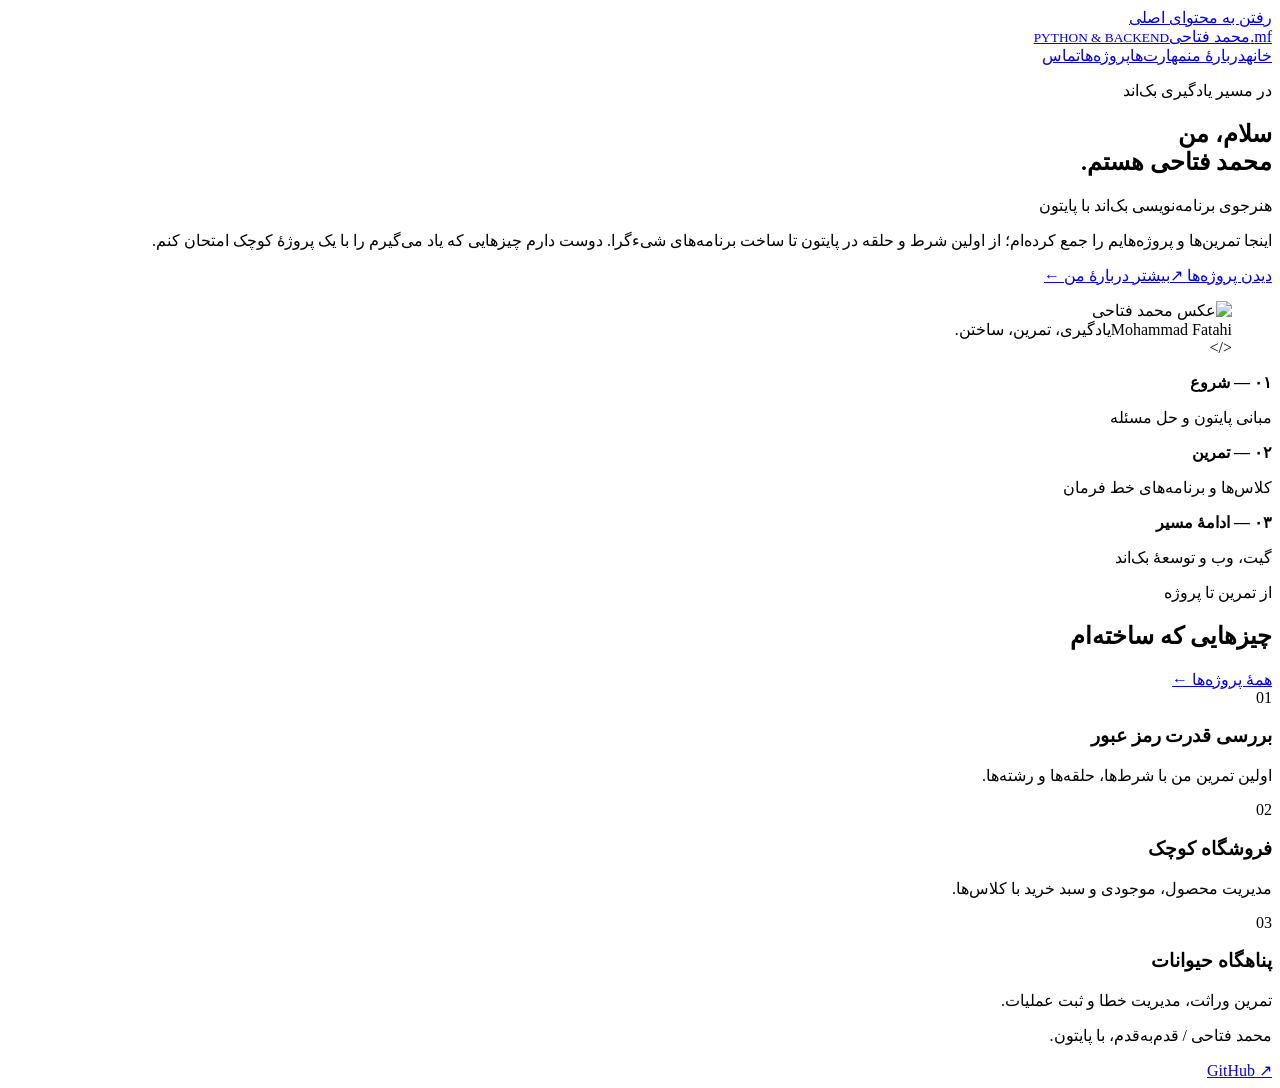
==== index.html @ 2cec0895 "Add portfolio pages and project descriptions" ====
<!DOCTYPE html>
<html lang="fa" dir="rtl">
<head>
  <meta charset="utf-8">
  <meta name="viewport" content="width=device-width, initial-scale=1">
  <meta name="description" content="وب‌سایت شخصی محمد فتاحی؛ مسیر یادگیری پایتون و برنامه‌نویسی بک‌اند، مهارت‌ها و پروژه‌های من.">
  <meta name="theme-color" content="#224c3f">
  <title>خانه | محمد فتاحی</title>
  <link rel="icon" href="images/favicon.svg" type="image/svg+xml">
  <link rel="stylesheet" href="css/style.css">
  <script src="js/script.js" defer></script>
</head>
<body>
  <a class="skip-link" href="#main">رفتن به محتوای اصلی</a>
  <header class="site-header">
    <div class="container header-inner">
      <a class="brand" href="index.html" aria-label="محمد فتاحی، صفحهٔ خانه"><span class="monogram" lang="en">mf.</span><span>محمد فتاحی<small lang="en">PYTHON &amp; BACKEND</small></span></a>
      <button class="menu-toggle" aria-expanded="false" aria-controls="navigation" hidden>منو <span aria-hidden="true">☰</span></button>
      <nav id="navigation" aria-label="منوی اصلی"><a href="index.html" aria-current="page">خانه</a><a href="about.html">دربارهٔ من</a><a href="skills.html">مهارت‌ها</a><a href="projects.html">پروژه‌ها</a><a href="contact.html">تماس</a></nav>
    </div>
  </header>
  <main id="main" class="container" tabindex="-1">
<section class="hero">
  <div class="hero-copy">
    <p class="eyebrow"><span class="status-dot"></span> در مسیر یادگیری بک‌اند</p>
    <h1>سلام، من<br><span>محمد فتاحی</span> هستم.</h1>
    <p class="lead">هنرجوی برنامه‌نویسی بک‌اند با پایتون</p>
    <p class="intro">اینجا تمرین‌ها و پروژه‌هایم را جمع کرده‌ام؛ از اولین شرط و حلقه در پایتون تا ساخت برنامه‌های شیءگرا. دوست دارم چیزهایی که یاد می‌گیرم را با یک پروژهٔ کوچک امتحان کنم.</p>
    <div class="actions"><a class="button" href="projects.html">دیدن پروژه‌ها <span aria-hidden="true">↗</span></a><a class="text-link" href="about.html">بیشتر دربارهٔ من ←</a></div>
  </div>
  <figure class="portrait"><div class="photo-frame"><img src="images/profile.jpg" alt="عکس محمد فتاحی" width="460" height="460" fetchpriority="high"></div><figcaption><span lang="en" dir="ltr">Mohammad Fatahi</span><span class="caption-note">یادگیری، تمرین، ساختن.</span></figcaption><span class="portrait-mark" aria-hidden="true">&lt;/&gt;</span></figure>
</section>
<section class="home-strip" aria-label="نگاهی به مسیر من"><div><strong>۰۱ — شروع</strong><p>مبانی پایتون و حل مسئله</p></div><div><strong>۰۲ — تمرین</strong><p>کلاس‌ها و برنامه‌های خط فرمان</p></div><div><strong>۰۳ — ادامهٔ مسیر</strong><p>گیت، وب و توسعهٔ بک‌اند</p></div></section>
<section class="section"><div class="section-heading"><div><p class="eyebrow">از تمرین تا پروژه</p><h2>چیزهایی که ساخته‌ام</h2></div><a class="text-link" href="projects.html">همهٔ پروژه‌ها ←</a></div><div class="summary-grid"><article><span class="number">01</span><h3>بررسی قدرت رمز عبور</h3><p>اولین تمرین من با شرط‌ها، حلقه‌ها و رشته‌ها.</p></article><article><span class="number">02</span><h3>فروشگاه کوچک</h3><p>مدیریت محصول، موجودی و سبد خرید با کلاس‌ها.</p></article><article><span class="number">03</span><h3>پناهگاه حیوانات</h3><p>تمرین وراثت، مدیریت خطا و ثبت عملیات.</p></article></div></section>
</main>
  <footer class="site-footer container"><p>محمد فتاحی <span aria-hidden="true">/</span> قدم‌به‌قدم، با پایتون.</p><a href="https://github.com/MohammadFatahi" lang="en" dir="ltr">GitHub ↗</a></footer>
  <button class="back-top" aria-label="بازگشت به بالای صفحه" hidden>↑</button>
</body>
</html>
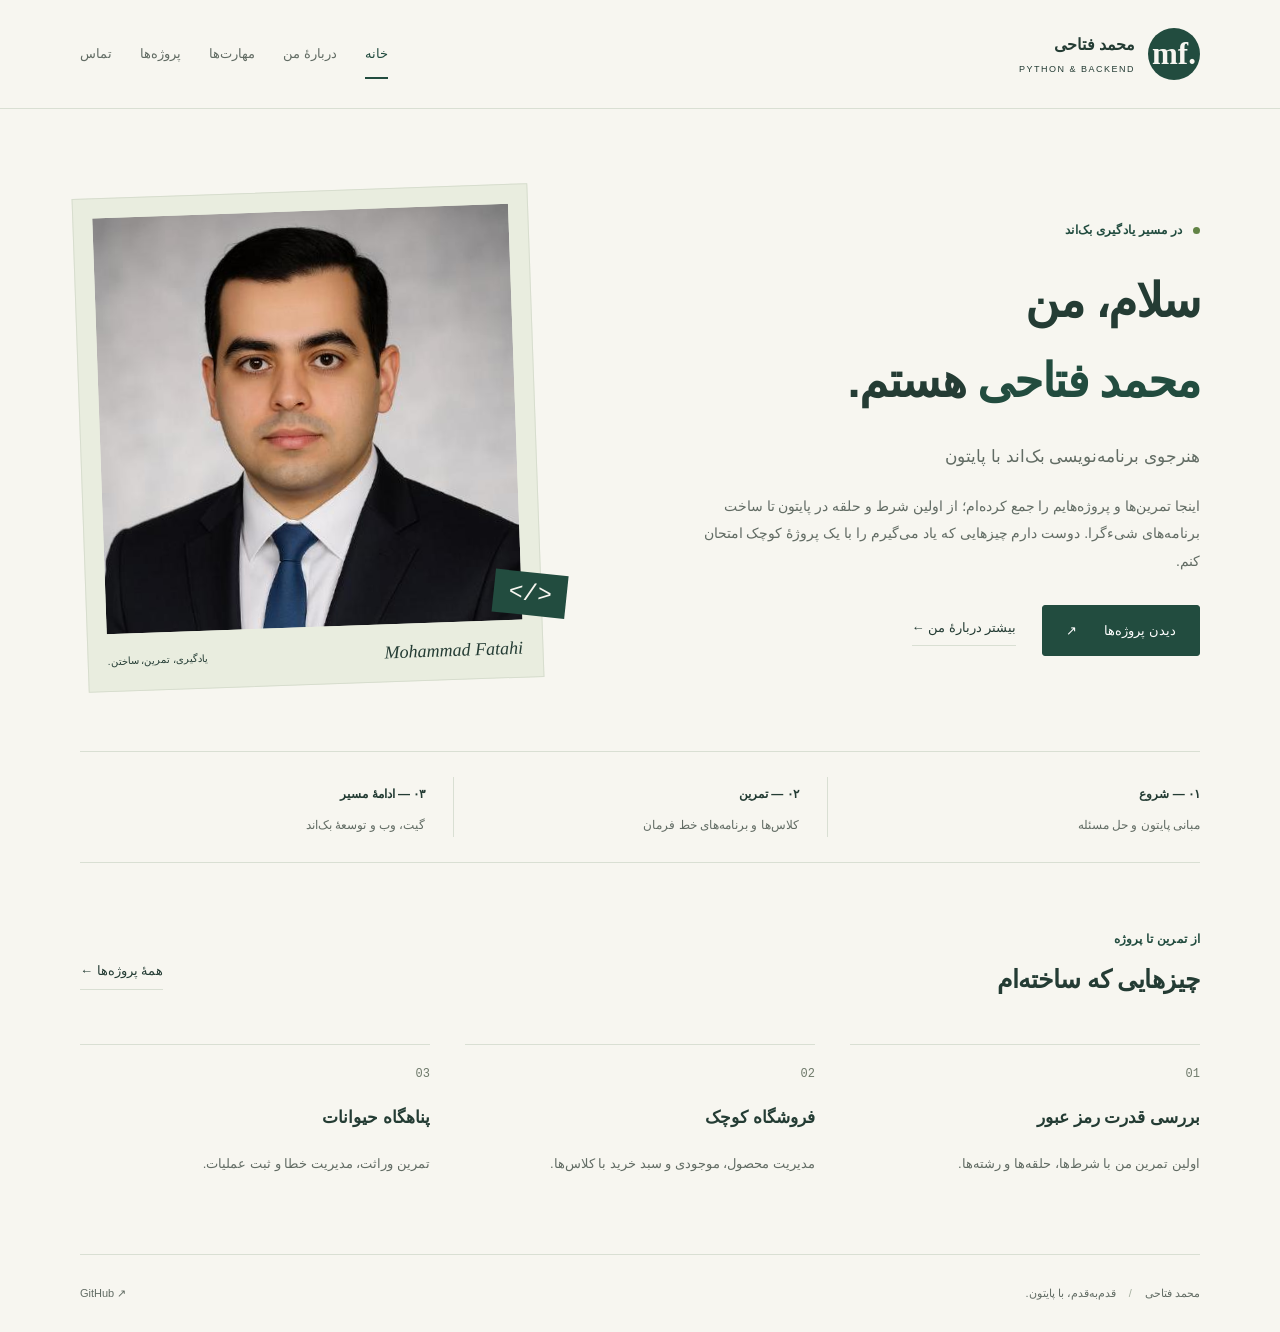
==== commit a7c98577: "Normalize source file line endings" ====
--- a/index.html
+++ b/index.html
@@ -1,39 +1,39 @@
-<!DOCTYPE html>
-<html lang="fa" dir="rtl">
-<head>
-  <meta charset="utf-8">
-  <meta name="viewport" content="width=device-width, initial-scale=1">
-  <meta name="description" content="وب‌سایت شخصی محمد فتاحی؛ مسیر یادگیری پایتون و برنامه‌نویسی بک‌اند، مهارت‌ها و پروژه‌های من.">
-  <meta name="theme-color" content="#224c3f">
-  <title>خانه | محمد فتاحی</title>
-  <link rel="icon" href="images/favicon.svg" type="image/svg+xml">
-  <link rel="stylesheet" href="css/style.css">
-  <script src="js/script.js" defer></script>
-</head>
-<body>
-  <a class="skip-link" href="#main">رفتن به محتوای اصلی</a>
-  <header class="site-header">
-    <div class="container header-inner">
-      <a class="brand" href="index.html" aria-label="محمد فتاحی، صفحهٔ خانه"><span class="monogram" lang="en">mf.</span><span>محمد فتاحی<small lang="en">PYTHON &amp; BACKEND</small></span></a>
-      <button class="menu-toggle" aria-expanded="false" aria-controls="navigation" hidden>منو <span aria-hidden="true">☰</span></button>
-      <nav id="navigation" aria-label="منوی اصلی"><a href="index.html" aria-current="page">خانه</a><a href="about.html">دربارهٔ من</a><a href="skills.html">مهارت‌ها</a><a href="projects.html">پروژه‌ها</a><a href="contact.html">تماس</a></nav>
-    </div>
-  </header>
-  <main id="main" class="container" tabindex="-1">
-<section class="hero">
-  <div class="hero-copy">
-    <p class="eyebrow"><span class="status-dot"></span> در مسیر یادگیری بک‌اند</p>
-    <h1>سلام، من<br><span>محمد فتاحی</span> هستم.</h1>
-    <p class="lead">هنرجوی برنامه‌نویسی بک‌اند با پایتون</p>
-    <p class="intro">اینجا تمرین‌ها و پروژه‌هایم را جمع کرده‌ام؛ از اولین شرط و حلقه در پایتون تا ساخت برنامه‌های شیءگرا. دوست دارم چیزهایی که یاد می‌گیرم را با یک پروژهٔ کوچک امتحان کنم.</p>
-    <div class="actions"><a class="button" href="projects.html">دیدن پروژه‌ها <span aria-hidden="true">↗</span></a><a class="text-link" href="about.html">بیشتر دربارهٔ من ←</a></div>
-  </div>
-  <figure class="portrait"><div class="photo-frame"><img src="images/profile.jpg" alt="عکس محمد فتاحی" width="460" height="460" fetchpriority="high"></div><figcaption><span lang="en" dir="ltr">Mohammad Fatahi</span><span class="caption-note">یادگیری، تمرین، ساختن.</span></figcaption><span class="portrait-mark" aria-hidden="true">&lt;/&gt;</span></figure>
-</section>
-<section class="home-strip" aria-label="نگاهی به مسیر من"><div><strong>۰۱ — شروع</strong><p>مبانی پایتون و حل مسئله</p></div><div><strong>۰۲ — تمرین</strong><p>کلاس‌ها و برنامه‌های خط فرمان</p></div><div><strong>۰۳ — ادامهٔ مسیر</strong><p>گیت، وب و توسعهٔ بک‌اند</p></div></section>
-<section class="section"><div class="section-heading"><div><p class="eyebrow">از تمرین تا پروژه</p><h2>چیزهایی که ساخته‌ام</h2></div><a class="text-link" href="projects.html">همهٔ پروژه‌ها ←</a></div><div class="summary-grid"><article><span class="number">01</span><h3>بررسی قدرت رمز عبور</h3><p>اولین تمرین من با شرط‌ها، حلقه‌ها و رشته‌ها.</p></article><article><span class="number">02</span><h3>فروشگاه کوچک</h3><p>مدیریت محصول، موجودی و سبد خرید با کلاس‌ها.</p></article><article><span class="number">03</span><h3>پناهگاه حیوانات</h3><p>تمرین وراثت، مدیریت خطا و ثبت عملیات.</p></article></div></section>
-</main>
-  <footer class="site-footer container"><p>محمد فتاحی <span aria-hidden="true">/</span> قدم‌به‌قدم، با پایتون.</p><a href="https://github.com/MohammadFatahi" lang="en" dir="ltr">GitHub ↗</a></footer>
-  <button class="back-top" aria-label="بازگشت به بالای صفحه" hidden>↑</button>
-</body>
-</html>
+<!DOCTYPE html>
+<html lang="fa" dir="rtl">
+<head>
+  <meta charset="utf-8">
+  <meta name="viewport" content="width=device-width, initial-scale=1">
+  <meta name="description" content="وب‌سایت شخصی محمد فتاحی؛ مسیر یادگیری پایتون و برنامه‌نویسی بک‌اند، مهارت‌ها و پروژه‌های من.">
+  <meta name="theme-color" content="#224c3f">
+  <title>خانه | محمد فتاحی</title>
+  <link rel="icon" href="images/favicon.svg" type="image/svg+xml">
+  <link rel="stylesheet" href="css/style.css">
+  <script src="js/script.js" defer></script>
+</head>
+<body>
+  <a class="skip-link" href="#main">رفتن به محتوای اصلی</a>
+  <header class="site-header">
+    <div class="container header-inner">
+      <a class="brand" href="index.html" aria-label="محمد فتاحی، صفحهٔ خانه"><span class="monogram" lang="en">mf.</span><span>محمد فتاحی<small lang="en">PYTHON &amp; BACKEND</small></span></a>
+      <button class="menu-toggle" aria-expanded="false" aria-controls="navigation" hidden>منو <span aria-hidden="true">☰</span></button>
+      <nav id="navigation" aria-label="منوی اصلی"><a href="index.html" aria-current="page">خانه</a><a href="about.html">دربارهٔ من</a><a href="skills.html">مهارت‌ها</a><a href="projects.html">پروژه‌ها</a><a href="contact.html">تماس</a></nav>
+    </div>
+  </header>
+  <main id="main" class="container" tabindex="-1">
+<section class="hero">
+  <div class="hero-copy">
+    <p class="eyebrow"><span class="status-dot"></span> در مسیر یادگیری بک‌اند</p>
+    <h1>سلام، من<br><span>محمد فتاحی</span> هستم.</h1>
+    <p class="lead">هنرجوی برنامه‌نویسی بک‌اند با پایتون</p>
+    <p class="intro">اینجا تمرین‌ها و پروژه‌هایم را جمع کرده‌ام؛ از اولین شرط و حلقه در پایتون تا ساخت برنامه‌های شیءگرا. دوست دارم چیزهایی که یاد می‌گیرم را با یک پروژهٔ کوچک امتحان کنم.</p>
+    <div class="actions"><a class="button" href="projects.html">دیدن پروژه‌ها <span aria-hidden="true">↗</span></a><a class="text-link" href="about.html">بیشتر دربارهٔ من ←</a></div>
+  </div>
+  <figure class="portrait"><div class="photo-frame"><img src="images/profile.jpg" alt="عکس محمد فتاحی" width="460" height="460" fetchpriority="high"></div><figcaption><span lang="en" dir="ltr">Mohammad Fatahi</span><span class="caption-note">یادگیری، تمرین، ساختن.</span></figcaption><span class="portrait-mark" aria-hidden="true">&lt;/&gt;</span></figure>
+</section>
+<section class="home-strip" aria-label="نگاهی به مسیر من"><div><strong>۰۱ — شروع</strong><p>مبانی پایتون و حل مسئله</p></div><div><strong>۰۲ — تمرین</strong><p>کلاس‌ها و برنامه‌های خط فرمان</p></div><div><strong>۰۳ — ادامهٔ مسیر</strong><p>گیت، وب و توسعهٔ بک‌اند</p></div></section>
+<section class="section"><div class="section-heading"><div><p class="eyebrow">از تمرین تا پروژه</p><h2>چیزهایی که ساخته‌ام</h2></div><a class="text-link" href="projects.html">همهٔ پروژه‌ها ←</a></div><div class="summary-grid"><article><span class="number">01</span><h3>بررسی قدرت رمز عبور</h3><p>اولین تمرین من با شرط‌ها، حلقه‌ها و رشته‌ها.</p></article><article><span class="number">02</span><h3>فروشگاه کوچک</h3><p>مدیریت محصول، موجودی و سبد خرید با کلاس‌ها.</p></article><article><span class="number">03</span><h3>پناهگاه حیوانات</h3><p>تمرین وراثت، مدیریت خطا و ثبت عملیات.</p></article></div></section>
+</main>
+  <footer class="site-footer container"><p>محمد فتاحی <span aria-hidden="true">/</span> قدم‌به‌قدم، با پایتون.</p><a href="https://github.com/MohammadFatahi" lang="en" dir="ltr">GitHub ↗</a></footer>
+  <button class="back-top" aria-label="بازگشت به بالای صفحه" hidden>↑</button>
+</body>
+</html>
--- a/css/style.css
+++ b/css/style.css
@@ -0,0 +1,132 @@
+:root { --paper:#f7f6f0; --ink:#243c34; --muted:#626c64; --green:#224c3f; --line:#d9dfd3; --tint:#e9eddf; --white:#fffefa; }
+* { box-sizing:border-box; }
+html { scroll-behavior:smooth; scroll-padding-top:110px; }
+body { margin:0; background:var(--paper); color:var(--ink); font-family:Tahoma,Arial,sans-serif; line-height:1.95; }
+a { color:inherit; text-underline-offset:5px; }
+button { font:inherit; cursor:pointer; }
+img { max-width:100%; height:auto; display:block; }
+button,a { -webkit-tap-highlight-color:transparent; }
+:focus-visible { outline:3px solid #b16b2d; outline-offset:5px; }
+main:focus { outline:none; }
+[hidden] { display:none !important; }
+.container { width:min(1120px,calc(100% - 64px)); margin-inline:auto; }
+.site-header { border-bottom:1px solid var(--line); background:var(--paper); }
+.header-inner { min-height:108px; display:flex; align-items:center; justify-content:space-between; gap:28px; }
+.brand { display:flex; align-items:center; gap:13px; text-decoration:none; font-weight:bold; font-size:16px; line-height:1.6; }
+.monogram { direction:ltr; font-family:Georgia,serif; font-size:31px; width:52px; height:52px; display:grid; place-items:center; background:var(--green); color:var(--paper); border-radius:50%; }
+.brand small { display:block; font-size:9px; letter-spacing:1.5px; font-weight:normal; margin-top:4px; }
+nav { display:flex; align-items:center; gap:28px; }
+nav a { font-size:13px; text-decoration:none; padding-block:10px; color:var(--muted); }
+nav a:hover,nav a[aria-current] { color:var(--green); }
+nav a[aria-current] { box-shadow:0 2px var(--green); }
+.menu-toggle { display:none; border:1px solid var(--line); background:transparent; padding:6px 13px; color:var(--ink); border-radius:4px; }
+.skip-link { position:absolute; top:-100px; right:20px; z-index:10; padding:10px 20px; background:var(--green); color:white; }
+.skip-link:focus { top:10px; }
+.hero { display:grid; grid-template-columns:1.25fr 1fr; align-items:center; gap:95px; padding-block:82px 66px; }
+.eyebrow { color:var(--green); font-size:12px; font-weight:bold; margin:0 0 18px; letter-spacing:.2px; }
+.status-dot { display:inline-block; width:7px; height:7px; background:#628345; border-radius:50%; margin-left:7px; }
+h1,h2,h3,p { margin-top:0; }
+h1 { font-size:clamp(30px,3.7vw,49px); line-height:1.7; letter-spacing:-1.5px; margin-bottom:18px; }
+h1 span { color:var(--green); }
+h2 { font-size:25px; line-height:1.8; letter-spacing:-.5px; margin-bottom:18px; }
+h3 { font-size:17px; }
+.lead { font-size:17px; color:var(--muted); margin-bottom:20px; }
+.intro { font-size:14px; color:var(--muted); max-width:515px; }
+.actions { display:flex; align-items:center; gap:26px; flex-wrap:wrap; margin-top:30px; }
+.button { display:inline-flex; align-items:center; justify-content:space-between; gap:27px; background:var(--green); border:1px solid var(--green); color:white; padding:12px 23px; text-decoration:none; font-size:13px; border-radius:3px; transition:background .2s,transform .2s; }
+.button:hover { background:#153a2e; transform:translateY(-2px); }
+.button-outline { color:var(--green); background:transparent; }
+.button-outline:hover { color:white; }
+.text-link { font-size:13px; text-decoration:none; border-bottom:1px solid var(--line); padding-bottom:5px; }
+.text-link:hover { border-color:var(--green); }
+.portrait { position:relative; margin:0; padding:19px 19px 0; background:var(--tint); transform:rotate(-2deg); border:1px solid #d7ddce; }
+.photo-frame { overflow:hidden; aspect-ratio:1; background:#d3d4cc; }
+.photo-frame img { width:100%; height:100%; object-fit:cover; }
+.portrait figcaption { padding:18px 0; display:flex; justify-content:space-between; align-items:center; gap:10px; }
+.portrait figcaption > span:first-child { font:italic 18px Georgia,serif; }
+.caption-note { font-size:10px; }
+.portrait-mark { position:absolute; bottom:61px; right:-27px; background:var(--green); color:var(--paper); padding:8px 15px; font:24px monospace; transform:rotate(8deg); }
+.home-strip { display:grid; grid-template-columns:repeat(3,1fr); padding-block:25px; border-block:1px solid var(--line); }
+.home-strip > div { padding-inline:28px; border-left:1px solid var(--line); }
+.home-strip > div:first-child { padding-right:0; }
+.home-strip > div:last-child { border:0; }
+.home-strip strong { font-size:12px; }
+.home-strip p { font-size:12px; color:var(--muted); margin:6px 0 0; }
+.section { padding-block:65px; }
+.section-heading { display:flex; align-items:center; justify-content:space-between; gap:20px; margin-bottom:24px; }
+.section-heading .eyebrow { margin-bottom:5px; }
+.summary-grid { display:grid; grid-template-columns:repeat(3,1fr); gap:35px; }
+.summary-grid article { border-top:1px solid var(--line); padding-top:22px; }
+.number { font:12px monospace; color:#6e796a; display:block; margin-bottom:20px; }
+.summary-grid p { color:var(--muted); font-size:13px; }
+.site-footer { display:flex; justify-content:space-between; gap:24px; border-top:1px solid var(--line); padding-block:28px; font-size:11px; color:var(--muted); }
+.site-footer p { margin:0; }
+.site-footer p span { margin-inline:10px; color:#a5af9f; }
+.site-footer a { text-decoration:none; }
+.page-intro { padding-block:65px 36px; border-bottom:1px solid var(--line); }
+.page-intro h1 { font-size:clamp(28px,4vw,43px); }
+.page-intro .lead { font-size:15px; max-width:720px; margin-bottom:5px; }
+.about-layout { display:grid; grid-template-columns:1.65fr 1fr; gap:80px; align-items:start; }
+.prose p { color:var(--muted); font-size:14px; margin-bottom:23px; line-height:2.2; }
+.prose h2:not(:first-child) { margin-top:40px; }
+.note-card { background:var(--tint); padding:35px; border-top:3px solid var(--green); }
+.note-card h2 { font-size:20px; }
+.note-card p { font-size:13px; color:var(--muted); }
+.small-portrait { border-radius:50%; margin-top:30px; }
+.signature { margin-top:15px; text-align:right; font:italic 18px Georgia,serif !important; }
+.skills-grid { display:grid; grid-template-columns:repeat(3,1fr); gap:25px; }
+.skill-card { padding:28px; border:1px solid var(--line); background:var(--white); }
+.skill-card h2 { font-size:20px; }
+.skill-card p { font-size:13px; color:var(--muted); }
+.skill-card a { font-size:11px; }
+.callout { background:var(--tint); padding:35px; margin-bottom:65px; }
+.callout .eyebrow { margin-bottom:8px; }
+.callout p:last-child { margin:0; color:var(--muted); font-size:14px; }
+.project { display:grid; grid-template-columns:1.1fr 1fr; gap:52px; padding-block:52px; border-bottom:1px solid var(--line); align-items:center; scroll-margin-top:20px; }
+.project:last-child { border:0; margin-bottom:20px; }
+.project-preview { margin:0; min-width:0; }
+.project-preview img { width:100%; border:1px solid #344b41; border-radius:5px; }
+.project-preview figcaption { font-size:10px; margin-top:7px; color:var(--muted); }
+.project-copy .eyebrow { margin-bottom:9px; }
+.project-copy p { color:var(--muted); font-size:13px; }
+.project-copy .learned { padding-right:14px; border-right:2px solid #b2bfa5; font-size:12px; }
+.tags { text-align:right; color:var(--green) !important; font-family:monospace; font-size:11px !important; margin-block:20px; }
+.contact-layout { display:grid; grid-template-columns:1fr 1fr; gap:95px; min-height:420px; }
+.contact-links { display:grid; gap:20px; }
+.contact-card { display:flex; flex-direction:column; align-items:flex-start; border:1px solid var(--line); padding:25px 30px; text-decoration:none; background:var(--white); transition:border-color .2s; }
+.contact-card:hover { border-color:var(--green); }
+.contact-card .eyebrow { margin-bottom:8px; }
+.contact-card strong { font:25px Georgia,serif; }
+.contact-card > span:last-child { color:var(--muted); font-size:12px; margin-top:10px; overflow-wrap:anywhere; }
+.back-top { position:fixed; bottom:22px; left:22px; width:43px; height:43px; background:var(--green); color:white; border:1px solid var(--paper); border-radius:50%; box-shadow:0 3px 12px #0002; font-size:22px; }
+@media (max-width:950px) { .hero { gap:45px; } nav { gap:18px; } .hero h1 { font-size:35px; } .caption-note { display:none; } .about-layout { gap:35px; } .skills-grid { grid-template-columns:repeat(2,1fr); } .project { gap:30px; } .contact-layout { gap:45px; } }
+@media (max-width:700px) {
+  .container { width:calc(100% - 40px); }
+  .header-inner { min-height:84px; flex-wrap:wrap; gap:0; padding-block:15px; }
+  .brand { font-size:14px; } .monogram { width:43px; height:43px; font-size:27px; }
+  nav { width:100%; flex-wrap:wrap; gap:8px 23px; padding-top:15px; }
+  .js-enabled .menu-toggle { display:block; }
+  .js-enabled nav { display:none; }
+  .js-enabled nav.is-open { display:flex; }
+  .hero { grid-template-columns:1fr; gap:45px; padding-block:43px; }
+  .hero h1 { font-size:35px; } .lead { font-size:15px; }
+  .hero .portrait { width:min(330px,90%); margin-inline:auto; }
+  .caption-note { display:block; }
+  .home-strip { grid-template-columns:1fr; gap:17px; }
+  .home-strip > div { border:0; padding:0; }
+  .home-strip p { margin-top:0; }
+  .summary-grid,.skills-grid,.about-layout,.project,.contact-layout { grid-template-columns:1fr; }
+  .section { padding-block:40px; }
+  .section-heading { align-items:flex-start; flex-direction:column; gap:5px; }
+  .summary-grid { gap:15px; }
+  .summary-grid h3 { margin-bottom:8px; } .summary-grid .number { margin-bottom:8px; }
+  .page-intro { padding-block:40px 30px; } .page-intro h1 { font-size:29px; letter-spacing:-1px; }
+  .about-layout,.contact-layout { gap:35px; }
+  .project { padding-block:35px; gap:20px; } .project-copy h2 { font-size:23px; }
+  .skills-grid { gap:16px; } .skill-card { padding:23px; }
+  .callout { padding:25px; margin-bottom:40px; } .callout h2 { font-size:22px; }
+  .site-footer { flex-direction:column; gap:8px; }
+  .actions { gap:20px; } .button { padding:11px 19px; }
+}
+@media (prefers-reduced-motion:reduce) { html { scroll-behavior:auto; } *,*::before,*::after { transition:none !important; animation:none !important; } }
+
